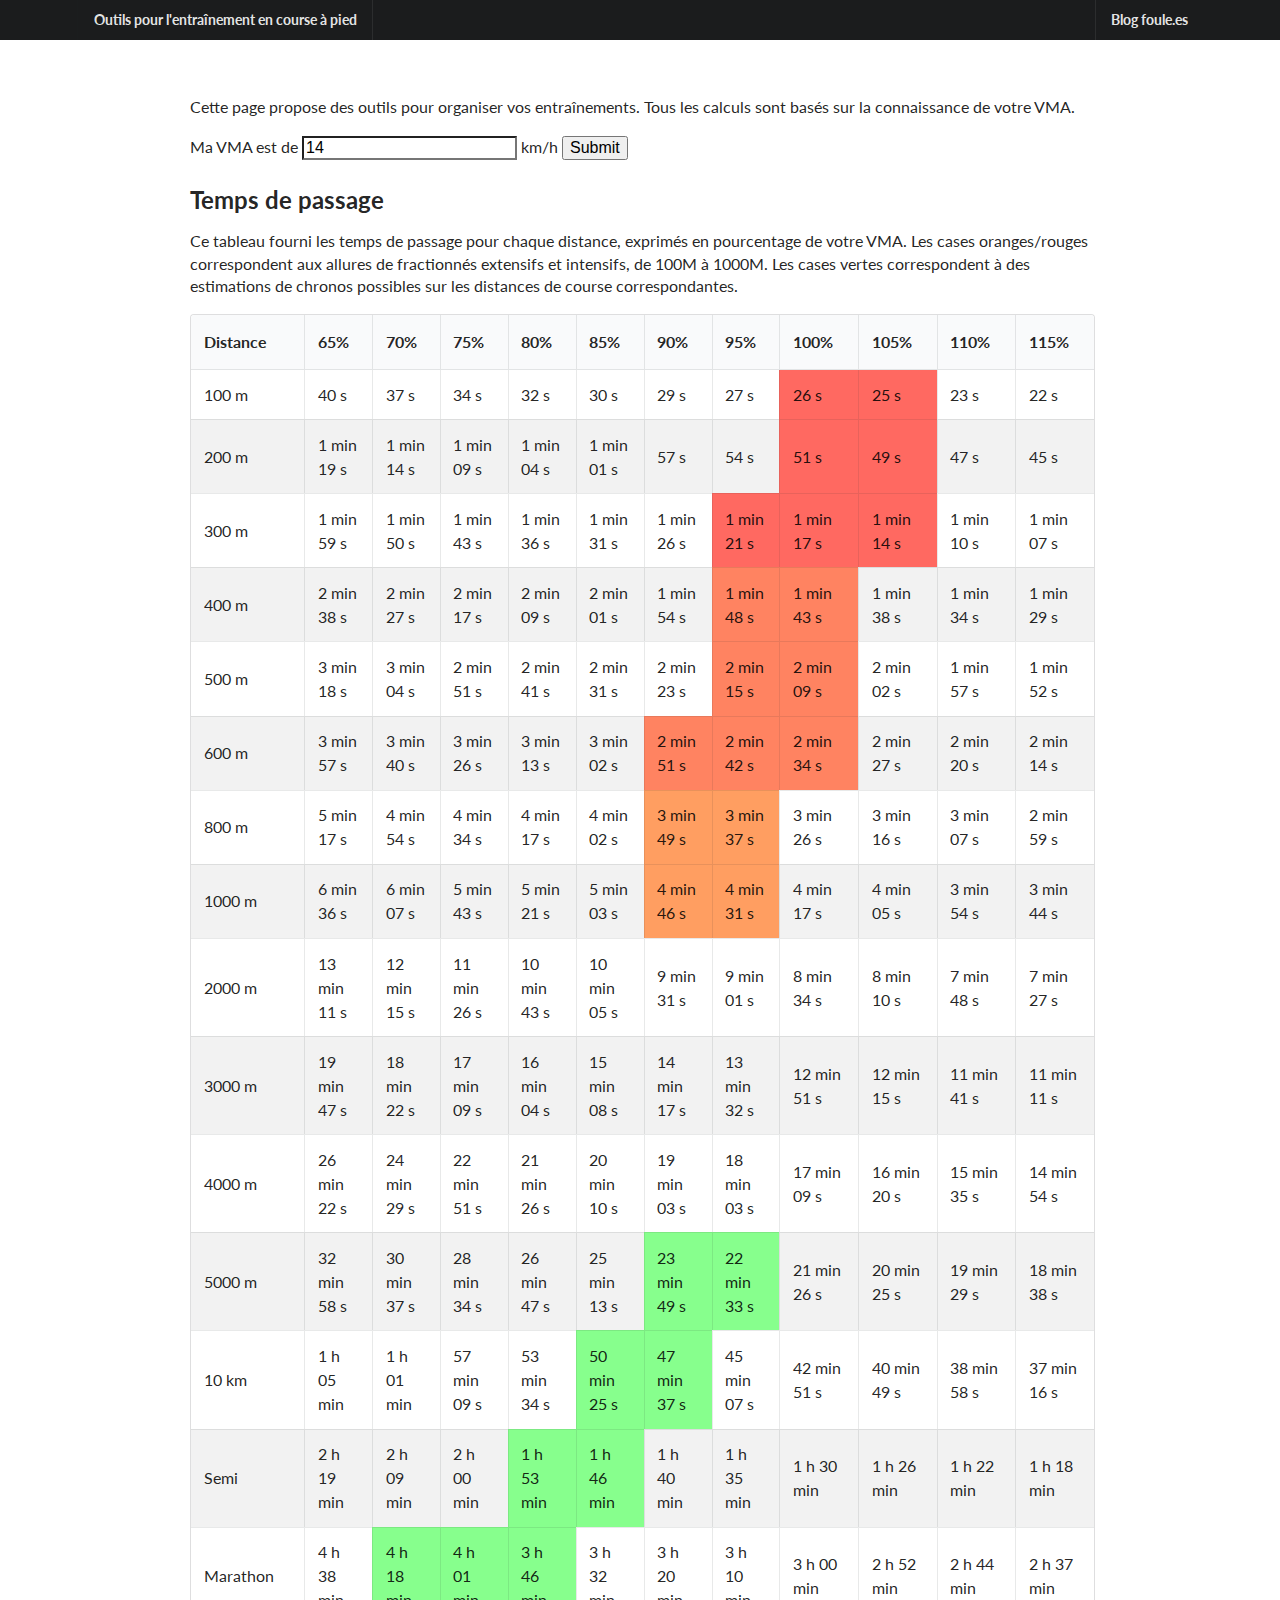
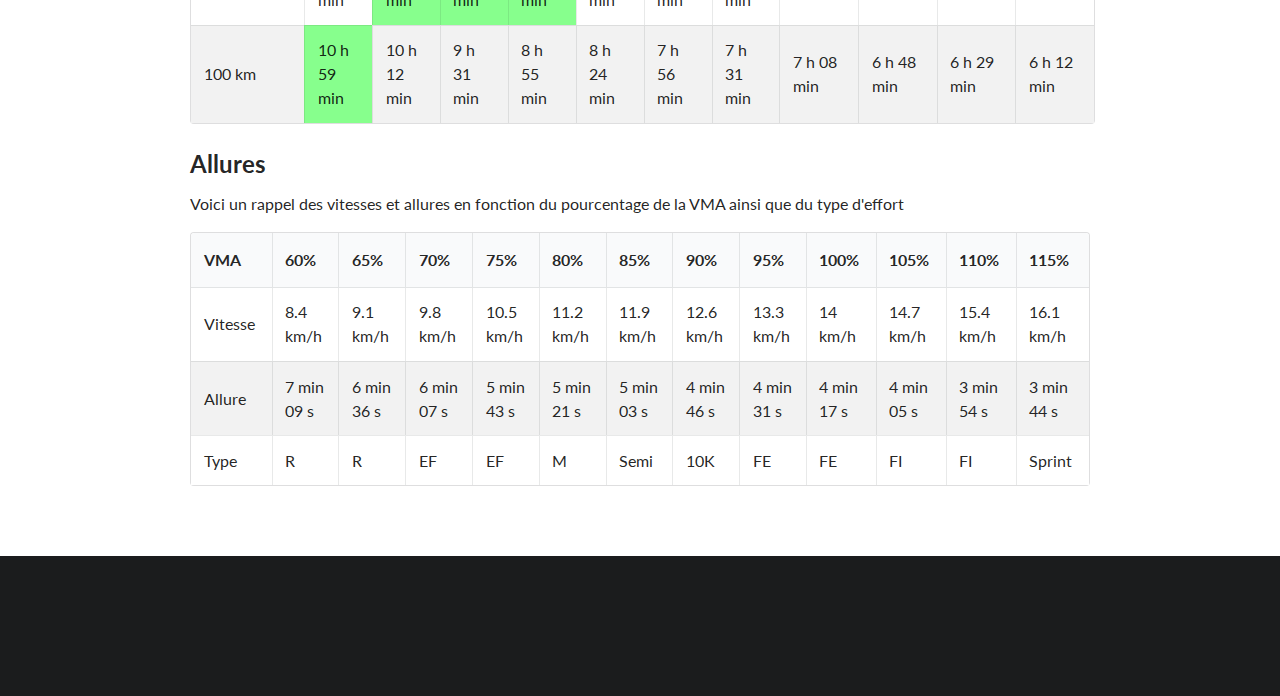
==== vma.html @ 8db7e6c8 "initial commit" ====
<!DOCTYPE html>
<html lang="fr-FR" prefix="og: http://ogp.me/ns#" prefix="og: http://ogp.me/ns#">
<head>
  <meta charset="UTF-8" />
  <title>Calcul VMA - Tableau d&#039;allures</title>
  <link rel="stylesheet" href="semantic.min.css" />


  <link rel="stylesheet" href="vma.css" />

  <style type="text/css">
    </style>
</head>
<body>

<div class="ui fixed inverted menu">
    <div class="ui container">
      <a href="/" class="header item">
        Outils pour l'entraînement en course à pied
      </a>
      <a href="https://foule.es" class="header right item">
        Blog foule.es
      </a>
    </div>
</div>

<div class="ui main text container">
      <p>
Cette page propose des outils pour organiser vos entraînements. Tous les
calculs sont basés sur la connaissance de votre VMA.
</p>
<form id="vmaForm" onsubmit="return false;"
  action="" method="post">
  Ma VMA est de <input id="speedValue" type="text" value="14" /> km/h
  <input id="submitSpeed" type="submit" name="submit"/>
</form>
<h2 class="ui header">Temps de passage</h2>
<p>Ce tableau fourni les temps de passage pour chaque distance, exprimés
en pourcentage de votre VMA. Les cases oranges/rouges correspondent aux
allures de fractionnés extensifs et intensifs, de 100M à 1000M.
Les cases vertes correspondent à des estimations de chronos possibles
sur les distances de course correspondantes.
</p>
<table id="Fractionne" class="ui celled table">
<thead>
<tr>
<th>Distance</th>
<th>65%</th>
<th>70%</th>
<th>75%</th>
<th>80%</th>
<th>85%</th>
<th>90%</th>
<th>95%</th>
<th>100%</th>
<th>105%</th>
<th>110%</th>
<th>115%</th>
</tr>
</thead>
</table>


<h2>Allures</h2>
<p>Voici un rappel des vitesses et allures en fonction du pourcentage de la VMA
ainsi que du type d'effort
</p>

<table id="VMASpeed" class="ui celled table">
<thead>
<tr>
<th>VMA</th>
<th>60%</th>
<th>65%</th>
<th>70%</th>
<th>75%</th>
<th>80%</th>
<th>85%</th>
<th>90%</th>
<th>95%</th>
<th>100%</th>
<th>105%</th>
<th>110%</th>
<th>115%</th>
</tr>
</thead>
</table>



</div>

<div class="ui inverted vertical footer segment">
    <div class="ui center aligned container">
    </div>
</div>

<script src="jquery.min.js" type="text/javascript"></script>
<script src="jquery.datatables.js" type="text/javascript"></script>
<script src="vma.js" type="text/javascript"></script>


</body>
</html>
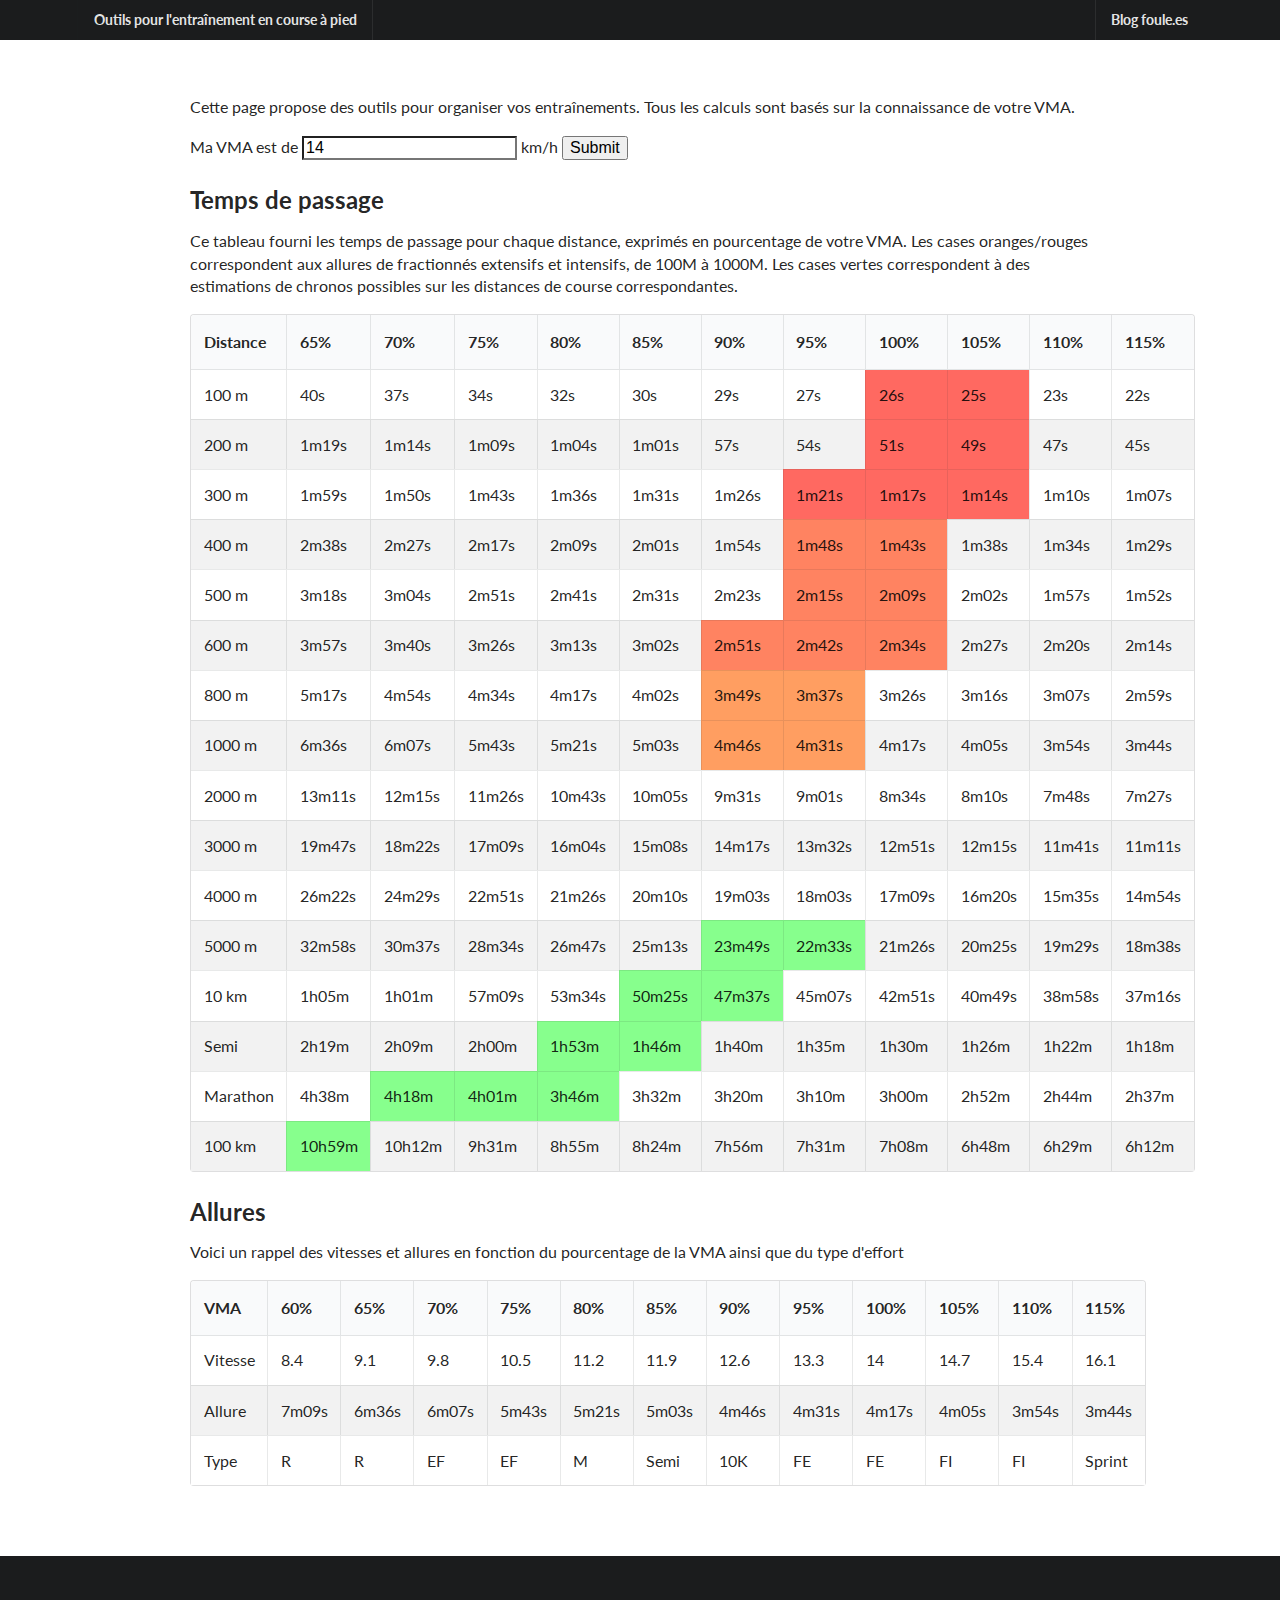
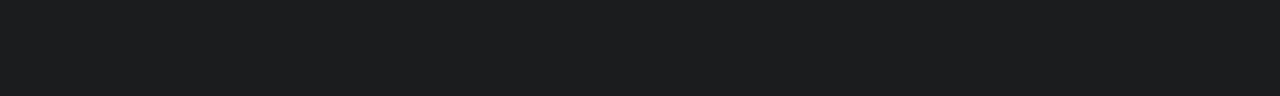
==== commit 32fb7565: "link" ====
--- a/vma.html
+++ b/vma.html
@@ -15,7 +15,7 @@
 
 <div class="ui fixed inverted menu">
     <div class="ui container">
-      <a href="/" class="header item">
+      <a href="https://foule.es/outils.html" class="header item">
         Outils pour l'entraînement en course à pied
       </a>
       <a href="https://foule.es" class="header right item">
